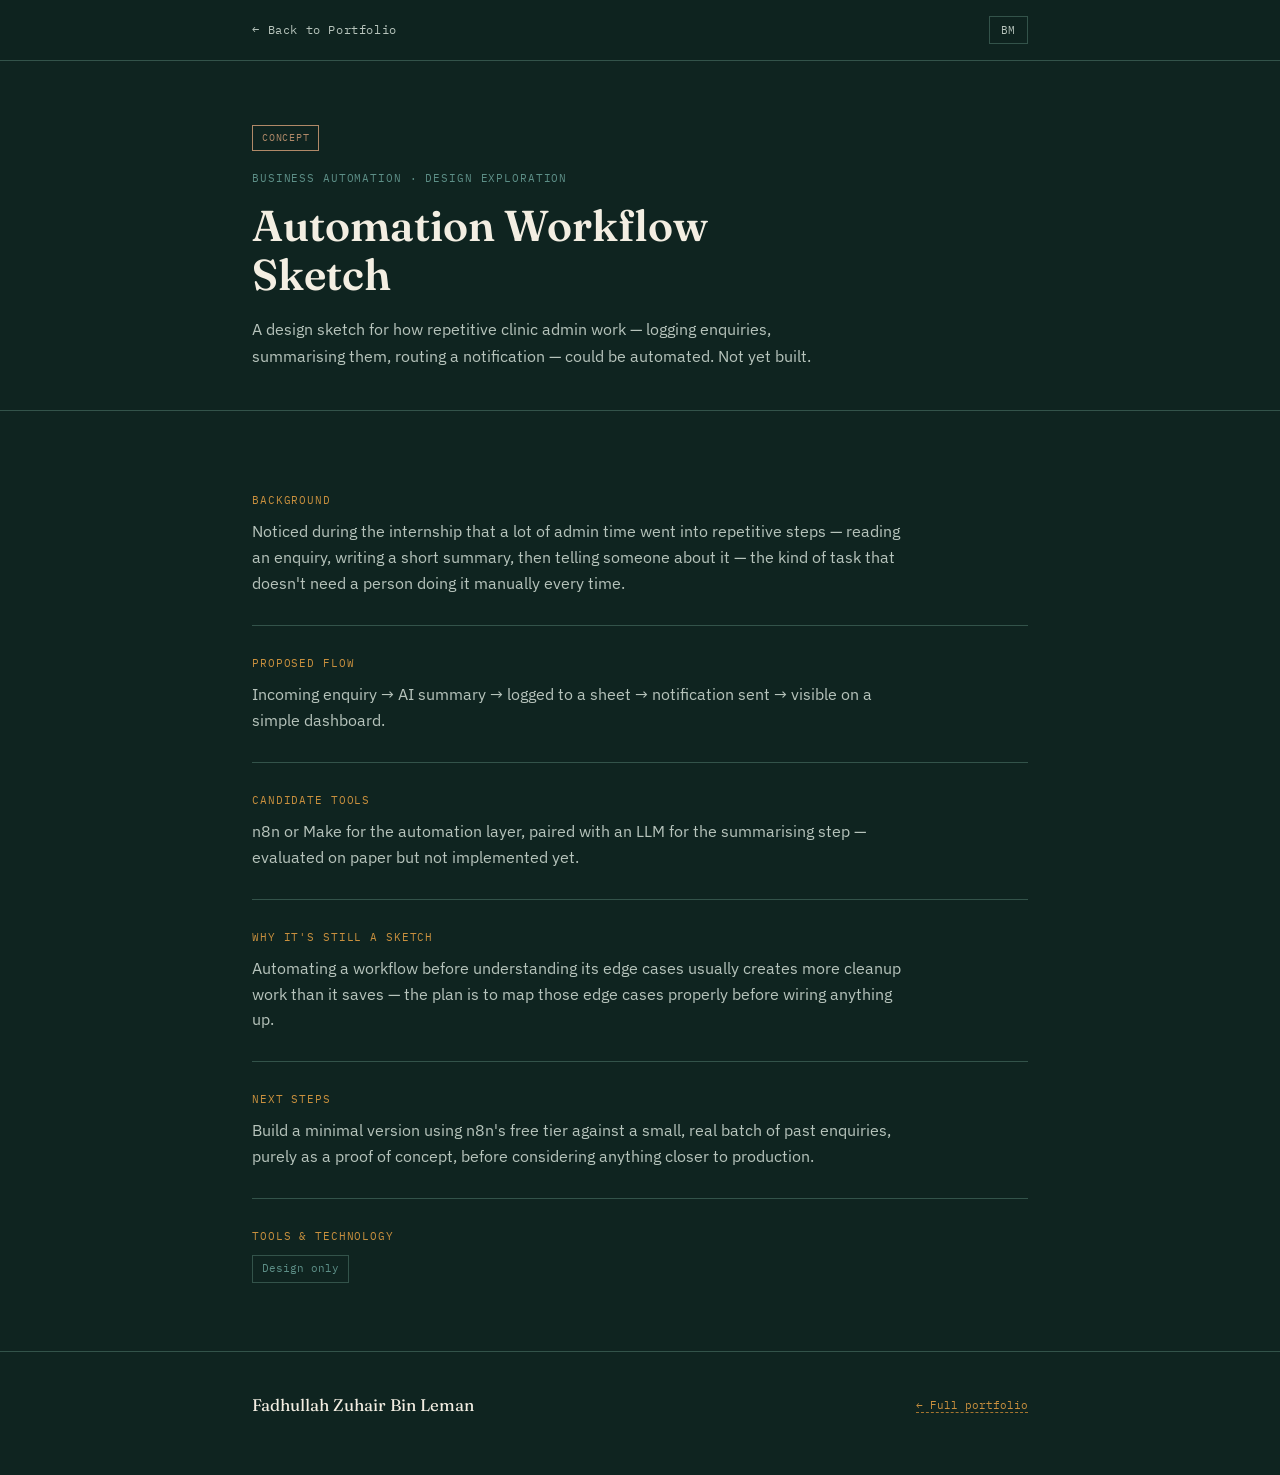
==== automation-sketch.html @ 4e569843 "Add files via upload" ====
<!DOCTYPE html>
<html lang="en" id="htmlRoot">
<head>
<meta charset="UTF-8">
<meta name="viewport" content="width=device-width, initial-scale=1.0">
<meta name="description" content="An early design exploration for automating repetitive clinic admin tasks using AI and workflow tools.">
<title>Automation Workflow Sketch — Fadhullah Zuhair Leman</title>
<link rel="preconnect" href="https://fonts.googleapis.com">
<link rel="preconnect" href="https://fonts.gstatic.com" crossorigin>
<link href="https://fonts.googleapis.com/css2?family=Fraunces:opsz,wght@9..144,400;9..144,500;9..144,600;9..144,700&family=IBM+Plex+Sans:wght@400;500;600&family=IBM+Plex+Mono:wght@400;500&display=swap" rel="stylesheet">
<style>
  :root{
    --ink:#0F2420; --ink-panel:#173630;
    --cream:#F3EEE2; --cream-line:#D9D0B8;
    --amber:#C9903E; --amber-deep:#A6742E; --bronze:#B08968; --teal:#5D8F87;
    --line:#33534A; --text-dim:#B7C4BC;
    --serif:'Fraunces', serif; --sans:'IBM Plex Sans', sans-serif; --mono:'IBM Plex Mono', monospace;
  }
  *{box-sizing:border-box; margin:0; padding:0;}
  html{scroll-behavior:smooth;}
  body{ background:var(--ink); color:var(--cream); font-family:var(--sans); line-height:1.65; }
  ::selection{ background:var(--amber); color:var(--ink); }
  a{ color:inherit; }
  @media (prefers-reduced-motion: reduce){ *{animation-duration:0.01ms !important; transition-duration:0.01ms !important; scroll-behavior:auto !important;} }
  .wrap{ max-width:840px; margin:0 auto; padding:0 32px; }
  @media (max-width:480px){ .wrap{ padding:0 20px; } }
  :focus-visible{ outline:2px solid var(--amber); outline-offset:3px; }
  .lang-bm{ display:none; }
  html.show-bm .lang-en{ display:none; }
  html.show-bm .lang-bm{ display:block; }
  html.show-bm .lang-bm.inline{ display:inline; }

  nav{ position:sticky; top:0; z-index:100; background:rgba(15,36,32,0.92); backdrop-filter:blur(6px); border-bottom:1px solid var(--line); }
  nav .wrap{ display:flex; align-items:center; justify-content:space-between; height:60px; }
  .back-link{ font-family:var(--mono); font-size:12px; letter-spacing:0.05em; text-decoration:none; color:var(--text-dim); display:flex; align-items:center; gap:8px; transition:color 0.2s; }
  .back-link:hover{ color:var(--amber); }
  #langToggle{ font-family:var(--mono); font-size:11px; letter-spacing:0.06em; background:transparent; border:1px solid var(--line); color:var(--text-dim); padding:6px 11px; cursor:pointer; transition:border-color 0.2s, color 0.2s; }
  #langToggle:hover{ border-color:var(--amber); color:var(--amber); }

  header.p-hero{ padding:64px 0 40px; border-bottom:1px solid var(--line); }
  .status-pill{ font-family:var(--mono); font-size:9.5px; letter-spacing:0.08em; text-transform:uppercase; padding:4px 9px; border:1px solid var(--line); display:inline-block; }
  .status-pill.live{ color:var(--teal); border-color:var(--teal); }
  .status-pill.progress{ color:var(--amber); border-color:var(--amber); }
  .status-pill.concept{ color:var(--bronze); border-color:var(--bronze); }
  .p-cat{ font-family:var(--mono); font-size:11px; letter-spacing:0.08em; text-transform:uppercase; color:var(--teal); margin:18px 0 14px; }
  .p-hero h1{ font-family:var(--serif); font-weight:600; font-size:clamp(1.8rem,4.5vw,2.7rem); line-height:1.15; max-width:20ch; margin-bottom:16px; }
  .p-hero .p-overview{ color:var(--text-dim); font-size:1.02rem; max-width:60ch; }
  .p-top-row{ display:flex; align-items:center; gap:14px; flex-wrap:wrap; }

  main{ padding:52px 0 20px; }
  .p-block{ padding:28px 0; border-bottom:1px solid var(--line); }
  .p-block:last-child{ border-bottom:none; }
  .p-block .pb-label{ font-family:var(--mono); font-size:11px; letter-spacing:0.08em; text-transform:uppercase; color:var(--amber); display:block; margin-bottom:10px; }
  .p-block p{ color:var(--text-dim); font-size:0.98rem; max-width:66ch; }
  .p-block p + p{ margin-top:10px; }
  .p-block ul{ margin-top:8px; padding-left:18px; color:var(--text-dim); font-size:0.95rem; }
  .p-block li{ margin-bottom:6px; }

  .p-tags{ display:flex; flex-wrap:wrap; gap:8px; margin-top:6px; }
  .p-tags span{ font-family:var(--mono); font-size:10.5px; color:var(--teal); border:1px solid var(--line); padding:4px 9px; }

  footer.p-foot{ padding:40px 0 56px; border-top:1px solid var(--line); margin-top:20px; }
  footer.p-foot .wrap{ display:flex; justify-content:space-between; align-items:center; flex-wrap:wrap; gap:16px; }
  .p-foot-name{ font-family:var(--serif); font-size:1.05rem; }
  .p-foot-meta{ font-family:var(--mono); font-size:11px; color:var(--text-dim); }
  .p-foot-meta a{ color:var(--amber); text-decoration:none; border-bottom:1px dashed var(--amber-deep); }
</style>
</head>
<body>

<nav>
  <div class="wrap">
    <a href="../portfolio.html#solutions" class="back-link">&#8592; <span class="lang-en">Back to Portfolio</span><span class="lang-bm">Kembali ke Portfolio</span></a>
    <button id="langToggle" aria-label="Switch language">BM</button>
  </div>
</nav>

<header class="p-hero">
  <div class="wrap">
    <div class="p-top-row">
      <span class="status-pill concept"><span class="lang-en">Concept</span><span class="lang-bm">Konsep</span></span>
    </div>
    <div class="p-cat"><span class="lang-en">Business Automation · Design Exploration</span><span class="lang-bm">Automasi Perniagaan · Penerokaan Reka Bentuk</span></div>
    <h1>Automation Workflow Sketch</h1>
    <p class="p-overview"><span class="lang-en">A design sketch for how repetitive clinic admin work — logging enquiries, summarising them, routing a notification — could be automated. Not yet built.</span><span class="lang-bm">Lakaran reka bentuk untuk cara kerja pentadbiran klinik yang berulang — mencatat pertanyaan, meringkaskannya, menghantar notifikasi — boleh diautomasikan. Belum dibina.</span></p>
  </div>
</header>

<main>
  <div class="wrap">
    <div class="p-block">
      <span class="pb-label"><span class="lang-en">Background</span><span class="lang-bm">Latar Belakang</span></span>
      <p><span class="lang-en">Noticed during the internship that a lot of admin time went into repetitive steps — reading an enquiry, writing a short summary, then telling someone about it — the kind of task that doesn't need a person doing it manually every time.</span><span class="lang-bm">Disedari sepanjang internship bahawa banyak masa pentadbiran digunakan untuk langkah berulang — membaca pertanyaan, menulis ringkasan pendek, kemudian memberitahu seseorang — jenis tugasan yang tidak memerlukan seseorang melakukannya secara manual setiap kali.</span></p>
    </div>

    <div class="p-block">
      <span class="pb-label"><span class="lang-en">Proposed Flow</span><span class="lang-bm">Aliran Yang Dicadangkan</span></span>
      <p><span class="lang-en">Incoming enquiry → AI summary → logged to a sheet → notification sent → visible on a simple dashboard.</span><span class="lang-bm">Pertanyaan masuk → ringkasan AI → dicatat ke helaian → notifikasi dihantar → dipaparkan pada dashboard mudah.</span></p>
    </div>

    <div class="p-block">
      <span class="pb-label"><span class="lang-en">Candidate Tools</span><span class="lang-bm">Alat Berpotensi</span></span>
      <p><span class="lang-en">n8n or Make for the automation layer, paired with an LLM for the summarising step — evaluated on paper but not implemented yet.</span><span class="lang-bm">n8n atau Make untuk lapisan automasi, disandingkan dengan LLM untuk langkah meringkaskan — dinilai di atas kertas tetapi belum dilaksanakan.</span></p>
    </div>

    <div class="p-block">
      <span class="pb-label"><span class="lang-en">Why It's Still a Sketch</span><span class="lang-bm">Sebab Ia Masih Lakaran</span></span>
      <p><span class="lang-en">Automating a workflow before understanding its edge cases usually creates more cleanup work than it saves — the plan is to map those edge cases properly before wiring anything up.</span><span class="lang-bm">Mengautomasikan aliran kerja sebelum memahami kes tepinya biasanya mencipta lebih banyak kerja pembersihan berbanding yang dijimatkan — rancangannya ialah memetakan kes tepi tersebut dengan betul sebelum menyambungkan apa-apa.</span></p>
    </div>

    <div class="p-block">
      <span class="pb-label"><span class="lang-en">Next Steps</span><span class="lang-bm">Langkah Seterusnya</span></span>
      <p><span class="lang-en">Build a minimal version using n8n's free tier against a small, real batch of past enquiries, purely as a proof of concept, before considering anything closer to production.</span><span class="lang-bm">Membina versi minimum menggunakan n8n peringkat percuma terhadap kelompok kecil pertanyaan lepas yang sebenar, semata-mata sebagai bukti konsep, sebelum mempertimbangkan apa-apa yang lebih hampir kepada pengeluaran.</span></p>
    </div>

    <div class="p-block">
      <span class="pb-label"><span class="lang-en">Tools &amp; Technology</span><span class="lang-bm">Alatan &amp; Teknologi</span></span>
      <div class="p-tags"><span>Design only</span></div>
    </div>
  </div>
</main>

<footer class="p-foot">
  <div class="wrap">
    <div class="p-foot-name">Fadhullah Zuhair Bin Leman</div>
    <div class="p-foot-meta"><a href="../portfolio.html">&#8592; <span class="lang-en">Full portfolio</span><span class="lang-bm">Portfolio penuh</span></a></div>
  </div>
</footer>

<script>
  const htmlRoot = document.getElementById('htmlRoot');
  const langBtn = document.getElementById('langToggle');
  langBtn.addEventListener('click', () => {
    const toBM = !htmlRoot.classList.contains('show-bm');
    htmlRoot.classList.toggle('show-bm', toBM);
    htmlRoot.lang = toBM ? 'ms' : 'en';
    langBtn.textContent = toBM ? 'EN' : 'BM';
  });
</script>

</body>
</html>
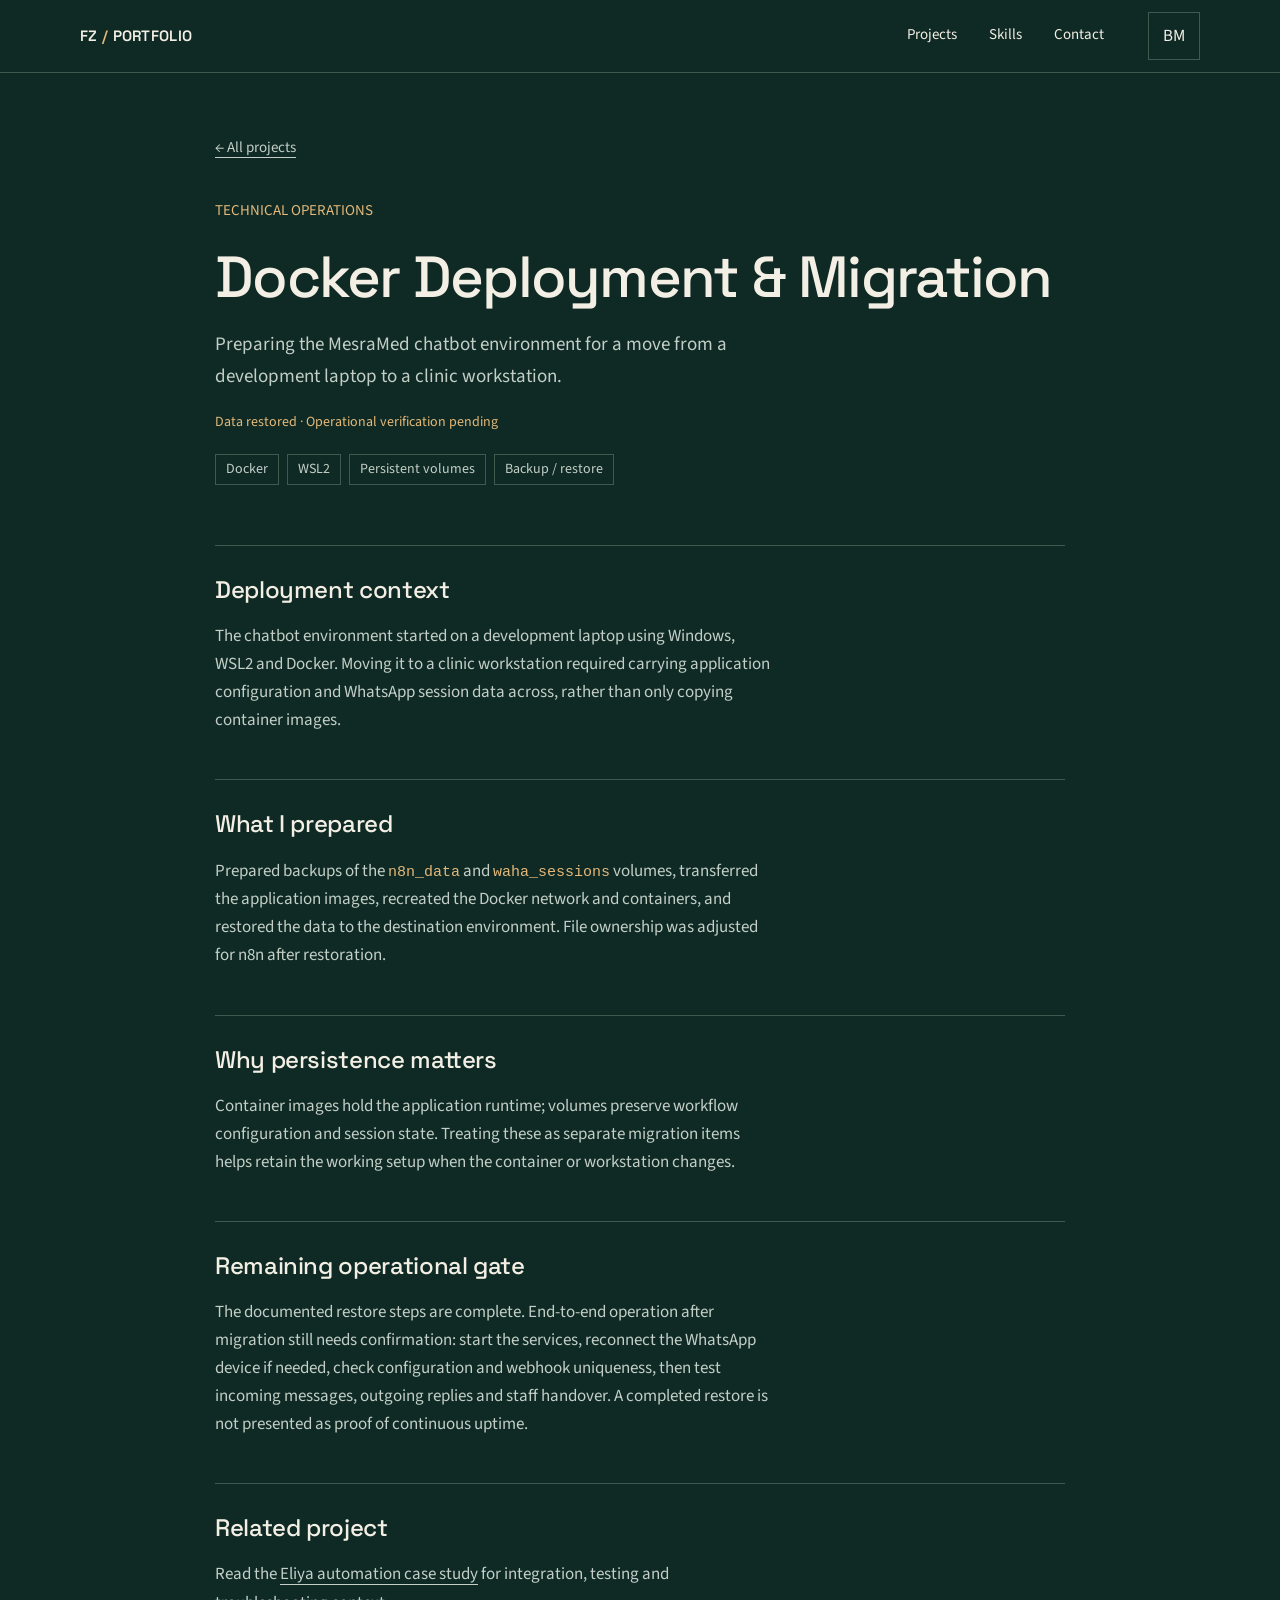
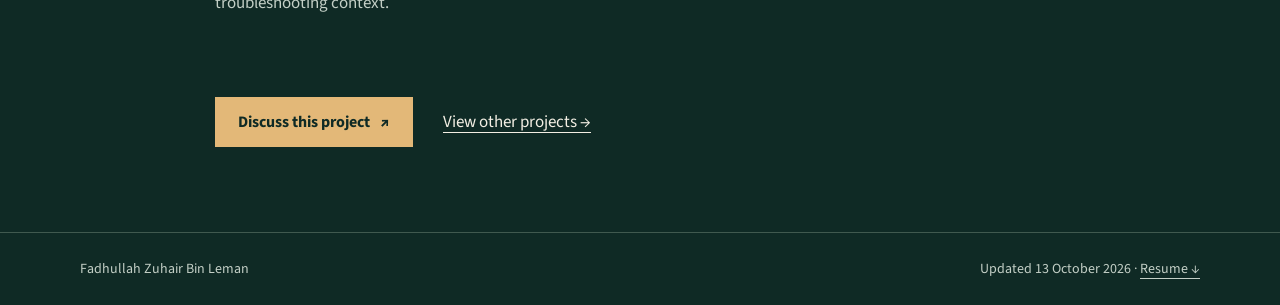
==== commit 5ff03037: "Add files via upload" ====
--- a/automation-sketch.html
+++ b/automation-sketch.html
@@ -1,142 +1 @@
-<!DOCTYPE html>
-<html lang="en" id="htmlRoot">
-<head>
-<meta charset="UTF-8">
-<meta name="viewport" content="width=device-width, initial-scale=1.0">
-<meta name="description" content="An early design exploration for automating repetitive clinic admin tasks using AI and workflow tools.">
-<title>Automation Workflow Sketch — Fadhullah Zuhair Leman</title>
-<link rel="preconnect" href="https://fonts.googleapis.com">
-<link rel="preconnect" href="https://fonts.gstatic.com" crossorigin>
-<link href="https://fonts.googleapis.com/css2?family=Fraunces:opsz,wght@9..144,400;9..144,500;9..144,600;9..144,700&family=IBM+Plex+Sans:wght@400;500;600&family=IBM+Plex+Mono:wght@400;500&display=swap" rel="stylesheet">
-<style>
-  :root{
-    --ink:#0F2420; --ink-panel:#173630;
-    --cream:#F3EEE2; --cream-line:#D9D0B8;
-    --amber:#C9903E; --amber-deep:#A6742E; --bronze:#B08968; --teal:#5D8F87;
-    --line:#33534A; --text-dim:#B7C4BC;
-    --serif:'Fraunces', serif; --sans:'IBM Plex Sans', sans-serif; --mono:'IBM Plex Mono', monospace;
-  }
-  *{box-sizing:border-box; margin:0; padding:0;}
-  html{scroll-behavior:smooth;}
-  body{ background:var(--ink); color:var(--cream); font-family:var(--sans); line-height:1.65; }
-  ::selection{ background:var(--amber); color:var(--ink); }
-  a{ color:inherit; }
-  @media (prefers-reduced-motion: reduce){ *{animation-duration:0.01ms !important; transition-duration:0.01ms !important; scroll-behavior:auto !important;} }
-  .wrap{ max-width:840px; margin:0 auto; padding:0 32px; }
-  @media (max-width:480px){ .wrap{ padding:0 20px; } }
-  :focus-visible{ outline:2px solid var(--amber); outline-offset:3px; }
-  .lang-bm{ display:none; }
-  html.show-bm .lang-en{ display:none; }
-  html.show-bm .lang-bm{ display:block; }
-  html.show-bm .lang-bm.inline{ display:inline; }
-
-  nav{ position:sticky; top:0; z-index:100; background:rgba(15,36,32,0.92); backdrop-filter:blur(6px); border-bottom:1px solid var(--line); }
-  nav .wrap{ display:flex; align-items:center; justify-content:space-between; height:60px; }
-  .back-link{ font-family:var(--mono); font-size:12px; letter-spacing:0.05em; text-decoration:none; color:var(--text-dim); display:flex; align-items:center; gap:8px; transition:color 0.2s; }
-  .back-link:hover{ color:var(--amber); }
-  #langToggle{ font-family:var(--mono); font-size:11px; letter-spacing:0.06em; background:transparent; border:1px solid var(--line); color:var(--text-dim); padding:6px 11px; cursor:pointer; transition:border-color 0.2s, color 0.2s; }
-  #langToggle:hover{ border-color:var(--amber); color:var(--amber); }
-
-  header.p-hero{ padding:64px 0 40px; border-bottom:1px solid var(--line); }
-  .status-pill{ font-family:var(--mono); font-size:9.5px; letter-spacing:0.08em; text-transform:uppercase; padding:4px 9px; border:1px solid var(--line); display:inline-block; }
-  .status-pill.live{ color:var(--teal); border-color:var(--teal); }
-  .status-pill.progress{ color:var(--amber); border-color:var(--amber); }
-  .status-pill.concept{ color:var(--bronze); border-color:var(--bronze); }
-  .p-cat{ font-family:var(--mono); font-size:11px; letter-spacing:0.08em; text-transform:uppercase; color:var(--teal); margin:18px 0 14px; }
-  .p-hero h1{ font-family:var(--serif); font-weight:600; font-size:clamp(1.8rem,4.5vw,2.7rem); line-height:1.15; max-width:20ch; margin-bottom:16px; }
-  .p-hero .p-overview{ color:var(--text-dim); font-size:1.02rem; max-width:60ch; }
-  .p-top-row{ display:flex; align-items:center; gap:14px; flex-wrap:wrap; }
-
-  main{ padding:52px 0 20px; }
-  .p-block{ padding:28px 0; border-bottom:1px solid var(--line); }
-  .p-block:last-child{ border-bottom:none; }
-  .p-block .pb-label{ font-family:var(--mono); font-size:11px; letter-spacing:0.08em; text-transform:uppercase; color:var(--amber); display:block; margin-bottom:10px; }
-  .p-block p{ color:var(--text-dim); font-size:0.98rem; max-width:66ch; }
-  .p-block p + p{ margin-top:10px; }
-  .p-block ul{ margin-top:8px; padding-left:18px; color:var(--text-dim); font-size:0.95rem; }
-  .p-block li{ margin-bottom:6px; }
-
-  .p-tags{ display:flex; flex-wrap:wrap; gap:8px; margin-top:6px; }
-  .p-tags span{ font-family:var(--mono); font-size:10.5px; color:var(--teal); border:1px solid var(--line); padding:4px 9px; }
-
-  footer.p-foot{ padding:40px 0 56px; border-top:1px solid var(--line); margin-top:20px; }
-  footer.p-foot .wrap{ display:flex; justify-content:space-between; align-items:center; flex-wrap:wrap; gap:16px; }
-  .p-foot-name{ font-family:var(--serif); font-size:1.05rem; }
-  .p-foot-meta{ font-family:var(--mono); font-size:11px; color:var(--text-dim); }
-  .p-foot-meta a{ color:var(--amber); text-decoration:none; border-bottom:1px dashed var(--amber-deep); }
-</style>
-</head>
-<body>
-
-<nav>
-  <div class="wrap">
-    <a href="../portfolio.html#solutions" class="back-link">&#8592; <span class="lang-en">Back to Portfolio</span><span class="lang-bm">Kembali ke Portfolio</span></a>
-    <button id="langToggle" aria-label="Switch language">BM</button>
-  </div>
-</nav>
-
-<header class="p-hero">
-  <div class="wrap">
-    <div class="p-top-row">
-      <span class="status-pill concept"><span class="lang-en">Concept</span><span class="lang-bm">Konsep</span></span>
-    </div>
-    <div class="p-cat"><span class="lang-en">Business Automation · Design Exploration</span><span class="lang-bm">Automasi Perniagaan · Penerokaan Reka Bentuk</span></div>
-    <h1>Automation Workflow Sketch</h1>
-    <p class="p-overview"><span class="lang-en">A design sketch for how repetitive clinic admin work — logging enquiries, summarising them, routing a notification — could be automated. Not yet built.</span><span class="lang-bm">Lakaran reka bentuk untuk cara kerja pentadbiran klinik yang berulang — mencatat pertanyaan, meringkaskannya, menghantar notifikasi — boleh diautomasikan. Belum dibina.</span></p>
-  </div>
-</header>
-
-<main>
-  <div class="wrap">
-    <div class="p-block">
-      <span class="pb-label"><span class="lang-en">Background</span><span class="lang-bm">Latar Belakang</span></span>
-      <p><span class="lang-en">Noticed during the internship that a lot of admin time went into repetitive steps — reading an enquiry, writing a short summary, then telling someone about it — the kind of task that doesn't need a person doing it manually every time.</span><span class="lang-bm">Disedari sepanjang internship bahawa banyak masa pentadbiran digunakan untuk langkah berulang — membaca pertanyaan, menulis ringkasan pendek, kemudian memberitahu seseorang — jenis tugasan yang tidak memerlukan seseorang melakukannya secara manual setiap kali.</span></p>
-    </div>
-
-    <div class="p-block">
-      <span class="pb-label"><span class="lang-en">Proposed Flow</span><span class="lang-bm">Aliran Yang Dicadangkan</span></span>
-      <p><span class="lang-en">Incoming enquiry → AI summary → logged to a sheet → notification sent → visible on a simple dashboard.</span><span class="lang-bm">Pertanyaan masuk → ringkasan AI → dicatat ke helaian → notifikasi dihantar → dipaparkan pada dashboard mudah.</span></p>
-    </div>
-
-    <div class="p-block">
-      <span class="pb-label"><span class="lang-en">Candidate Tools</span><span class="lang-bm">Alat Berpotensi</span></span>
-      <p><span class="lang-en">n8n or Make for the automation layer, paired with an LLM for the summarising step — evaluated on paper but not implemented yet.</span><span class="lang-bm">n8n atau Make untuk lapisan automasi, disandingkan dengan LLM untuk langkah meringkaskan — dinilai di atas kertas tetapi belum dilaksanakan.</span></p>
-    </div>
-
-    <div class="p-block">
-      <span class="pb-label"><span class="lang-en">Why It's Still a Sketch</span><span class="lang-bm">Sebab Ia Masih Lakaran</span></span>
-      <p><span class="lang-en">Automating a workflow before understanding its edge cases usually creates more cleanup work than it saves — the plan is to map those edge cases properly before wiring anything up.</span><span class="lang-bm">Mengautomasikan aliran kerja sebelum memahami kes tepinya biasanya mencipta lebih banyak kerja pembersihan berbanding yang dijimatkan — rancangannya ialah memetakan kes tepi tersebut dengan betul sebelum menyambungkan apa-apa.</span></p>
-    </div>
-
-    <div class="p-block">
-      <span class="pb-label"><span class="lang-en">Next Steps</span><span class="lang-bm">Langkah Seterusnya</span></span>
-      <p><span class="lang-en">Build a minimal version using n8n's free tier against a small, real batch of past enquiries, purely as a proof of concept, before considering anything closer to production.</span><span class="lang-bm">Membina versi minimum menggunakan n8n peringkat percuma terhadap kelompok kecil pertanyaan lepas yang sebenar, semata-mata sebagai bukti konsep, sebelum mempertimbangkan apa-apa yang lebih hampir kepada pengeluaran.</span></p>
-    </div>
-
-    <div class="p-block">
-      <span class="pb-label"><span class="lang-en">Tools &amp; Technology</span><span class="lang-bm">Alatan &amp; Teknologi</span></span>
-      <div class="p-tags"><span>Design only</span></div>
-    </div>
-  </div>
-</main>
-
-<footer class="p-foot">
-  <div class="wrap">
-    <div class="p-foot-name">Fadhullah Zuhair Bin Leman</div>
-    <div class="p-foot-meta"><a href="../portfolio.html">&#8592; <span class="lang-en">Full portfolio</span><span class="lang-bm">Portfolio penuh</span></a></div>
-  </div>
-</footer>
-
-<script>
-  const htmlRoot = document.getElementById('htmlRoot');
-  const langBtn = document.getElementById('langToggle');
-  langBtn.addEventListener('click', () => {
-    const toBM = !htmlRoot.classList.contains('show-bm');
-    htmlRoot.classList.toggle('show-bm', toBM);
-    htmlRoot.lang = toBM ? 'ms' : 'en';
-    langBtn.textContent = toBM ? 'EN' : 'BM';
-  });
-</script>
-
-</body>
-</html>
+<!doctype html><html lang="en" id="htmlRoot"><head><meta charset="utf-8"><meta name="viewport" content="width=device-width,initial-scale=1"><meta name="description" content="Preparing the MesraMed chatbot environment for a move from a development laptop to a clinic workstation."><meta name="theme-color" content="#102b26"><meta property="og:image" content="https://fadhullahzuhair-ops.github.io/Portfolio/assets/og-image.png"><meta name="twitter:card" content="summary_large_image"><meta property="og:title" content="Docker Deployment &amp;amp; Migration — Fadhullah Zuhair"><meta property="og:description" content="Preparing the MesraMed chatbot environment for a move from a development laptop to a clinic workstation."><meta property="og:type" content="website"><title>Docker Deployment &amp; Migration — Fadhullah Zuhair</title><link rel="icon" href="assets/favicon.svg" type="image/svg+xml"><link rel="stylesheet" href="assets/style.css"><script>try{localStorage.getItem("portfolio-language")==="ms"&&document.documentElement.classList.add("show-bm")}catch(e){}</script><script src="assets/site.js" defer></script></head><body><a class="skip" href="#main">Skip to content</a><header class="nav"><div class="wrap nav-inner"><a class="brand" href="index.html" aria-label="Fadhullah Zuhair home">FZ<span> / </span>PORTFOLIO</a><nav aria-label="Main navigation"><a href="index.html#solutions"><span class="lang-en">Projects</span><span class="lang-bm">Projek</span></a><a href="index.html#skills"><span class="lang-en">Skills</span><span class="lang-bm">Kemahiran</span></a><a href="index.html#contact"><span class="lang-en">Contact</span><span class="lang-bm">Hubungi</span></a></nav><button id="langToggle" aria-label="Switch to Bahasa Malaysia">BM</button></div></header><main id="main"><header class="case-hero wrap narrow"><a class="back" href="index.html#solutions"><span class="lang-en">← All projects</span><span class="lang-bm">← Semua projek</span></a><div class="eyebrow">TECHNICAL OPERATIONS</div><h1>Docker Deployment &amp; Migration</h1><p class="lead"><span class="lang-en">Preparing the MesraMed chatbot environment for a move from a development laptop to a clinic workstation.</span><span class="lang-bm">Menyediakan persekitaran chatbot MesraMed untuk pemindahan daripada laptop pembangunan ke PC klinik.</span></p><div class="status"><span class="lang-en">Data restored · Operational verification pending</span><span class="lang-bm">Data dipulihkan · Pengesahan operasi diperlukan</span></div><div class="tags"><span>Docker</span><span>WSL2</span><span>Persistent volumes</span><span>Backup / restore</span></div></header><div class="wrap narrow case-body"><section class="p-block"><h2><span class="lang-en">Deployment context</span><span class="lang-bm">Konteks deployment</span></h2><p><span class="lang-en">The chatbot environment started on a development laptop using Windows, WSL2 and Docker. Moving it to a clinic workstation required carrying application configuration and WhatsApp session data across, rather than only copying container images.</span><span class="lang-bm">Persekitaran chatbot bermula pada laptop pembangunan menggunakan Windows, WSL2 dan Docker. Pemindahan ke PC klinik memerlukan konfigurasi aplikasi dan data sesi WhatsApp, selain imej container.</span></p></section><section class="p-block"><h2><span class="lang-en">What I prepared</span><span class="lang-bm">Persediaan saya</span></h2><p><span class="lang-en">Prepared backups of the <code>n8n_data</code> and <code>waha_sessions</code> volumes, transferred the application images, recreated the Docker network and containers, and restored the data to the destination environment. File ownership was adjusted for n8n after restoration.</span><span class="lang-bm">Menyediakan backup volume <code>n8n_data</code> dan <code>waha_sessions</code>, memindahkan imej aplikasi, menyediakan semula rangkaian Docker dan container serta memulihkan data pada destinasi. Pemilikan fail diselaraskan untuk n8n selepas pemulihan.</span></p></section><section class="p-block"><h2><span class="lang-en">Why persistence matters</span><span class="lang-bm">Kepentingan penyimpanan data</span></h2><p><span class="lang-en">Container images hold the application runtime; volumes preserve workflow configuration and session state. Treating these as separate migration items helps retain the working setup when the container or workstation changes.</span><span class="lang-bm">Imej container menyimpan runtime aplikasi; volume mengekalkan konfigurasi workflow dan keadaan sesi. Mengendalikan kedua-duanya sebagai item pemindahan berasingan membantu mengekalkan setup apabila container atau PC berubah.</span></p></section><section class="p-block"><h2><span class="lang-en">Remaining operational gate</span><span class="lang-bm">Pengesahan operasi seterusnya</span></h2><p><span class="lang-en">The documented restore steps are complete. End-to-end operation after migration still needs confirmation: start the services, reconnect the WhatsApp device if needed, check configuration and webhook uniqueness, then test incoming messages, outgoing replies and staff handover. A completed restore is not presented as proof of continuous uptime.</span><span class="lang-bm">Langkah pemulihan yang didokumentasi telah selesai. Operasi menyeluruh selepas pemindahan masih perlu disahkan: mulakan servis, sambung semula peranti WhatsApp jika perlu, semak konfigurasi dan keunikan webhook, kemudian uji mesej masuk, balasan keluar dan serahan kepada staff. Pemulihan selesai tidak dianggap bukti uptime berterusan.</span></p></section><section class="p-block"><h2><span class="lang-en">Related project</span><span class="lang-bm">Projek berkaitan</span></h2><p><span class="lang-en">Read the <a href="faq-assistant.html">Eliya automation case study</a> for integration, testing and troubleshooting context.</span><span class="lang-bm">Baca <a href="faq-assistant.html">kajian kes automasi Eliya</a> untuk konteks integrasi, ujian dan troubleshooting.</span></p></section><div class="case-end"><a class="button" href="index.html#contact"><span class="lang-en">Discuss this project</span><span class="lang-bm">Bincangkan projek ini</span> ↗</a><a href="index.html#solutions"><span class="lang-en">View other projects</span><span class="lang-bm">Lihat projek lain</span> →</a></div></div></main><footer><div class="wrap foot"><span>Fadhullah Zuhair Bin Leman</span><span><span class="lang-en">Updated 13 October 2026</span><span class="lang-bm">Dikemas kini 13 Oktober 2026</span> · <a href="assets/Fadhullah-Zuhair-Resume.pdf" download>Resume ↓</a></span></div></footer></body></html>
--- a/assets/style.css
+++ b/assets/style.css
@@ -0,0 +1,45 @@
+@import url('https://fonts.googleapis.com/css2?family=Space+Grotesk:wght@400;500;600;700&family=Source+Sans+3:wght@400;600;700&display=swap');
+:root{--bg:#0f2a25;--panel:#16372f;--cream:#f3efe4;--muted:#c3cfc6;--gold:#e3b878;--line:#40594f;--soft:#3d5249;--gold-ink:#7a5014;--head:'Space Grotesk','Segoe UI',system-ui,sans-serif;--serif:var(--head);--sans:'Source Sans 3','Segoe UI',system-ui,sans-serif}
+*{box-sizing:border-box}html{scroll-behavior:smooth;scroll-padding-top:96px}body{margin:0;background:var(--bg);color:var(--cream);font:17px/1.65 var(--sans)}
+a{color:inherit;text-underline-offset:5px}button{font:inherit}a,button{-webkit-tap-highlight-color:transparent;touch-action:manipulation}a:hover{color:var(--gold)}:focus-visible{outline:3px solid var(--gold);outline-offset:4px}
+.wrap{width:min(1120px,calc(100% - 64px));margin:auto}.narrow{max-width:850px}.lang-bm{display:none}html.show-bm .lang-en{display:none}html.show-bm .lang-bm{display:inline}
+.skip{position:absolute;left:16px;top:-100px;z-index:1000;background:var(--cream);color:var(--bg);padding:12px}.skip:focus{top:12px}
+.nav{position:sticky;top:0;background:var(--bg);border-bottom:1px solid var(--line);z-index:20}.nav-inner{display:flex;align-items:center;gap:32px;min-height:72px}
+.brand{font:600 15px/1.2 var(--head);letter-spacing:.02em;text-decoration:none;white-space:nowrap;padding:12px 0}.brand span{color:var(--gold)}
+nav{display:flex;gap:8px;margin-left:auto}nav a{font-size:15px;text-decoration:none;padding:11px 12px;min-height:44px;display:inline-flex;align-items:center;border-bottom:2px solid transparent}nav a[aria-current=true]{color:var(--gold);border-color:var(--gold)}
+#langToggle{background:transparent;border:1px solid var(--line);color:var(--cream);padding:9px 14px;cursor:pointer;min-height:44px;min-width:48px}#langToggle:hover{border-color:var(--gold)}
+.hero{display:grid;grid-template-columns:1.2fr 1fr;gap:64px;padding-top:72px;padding-bottom:64px;align-items:center}
+.eyebrow{color:var(--gold);font-size:15px;margin-bottom:20px}
+h1,h2,h3{font-family:var(--head);font-weight:500;line-height:1.15;margin:0;letter-spacing:-.015em}h1{font-size:clamp(40px,5.2vw,66px);letter-spacing:-.03em}.hero h1 em{font-style:normal;color:inherit}
+.name{font-size:18px;margin:24px 0 8px}.lead{font-size:19px;color:var(--muted);max-width:60ch}.hero p{margin-top:18px}
+.actions{display:flex;gap:12px;flex-wrap:wrap;margin:28px 0}.button{display:inline-flex;align-items:center;justify-content:center;gap:10px;min-height:48px;padding:11px 22px;background:var(--gold);color:var(--bg);border:1px solid var(--gold);text-decoration:none;font-size:16px;font-weight:700;cursor:pointer;transition:background .2s,border-color .2s}.button:hover{background:var(--cream);color:var(--bg)}.button.secondary{background:transparent;color:var(--cream);border-color:var(--line)}.button.secondary:hover{border-color:var(--gold);color:var(--cream)}
+.small{font-size:14px;color:var(--muted)}
+.system{border:1px solid var(--line);background:var(--panel);padding:28px}.system-head{display:flex;justify-content:space-between;gap:12px;font-size:14px;color:var(--gold)}.system h2{font-size:28px;margin:18px 0 10px}.system p{font-size:15px;color:var(--muted)}.system-stack{margin:24px 0}
+.node{padding:12px 16px;border:1px solid var(--line);display:flex;align-items:center;justify-content:space-between;gap:12px;background:var(--bg);font-size:15px;font-weight:600}.node small{color:var(--muted);font-size:13px;font-weight:400}.connector{text-align:center;color:var(--gold);line-height:24px}.branches{display:grid;grid-template-columns:1fr 1fr;gap:12px}.branches .node{display:block;font-size:14px}.branches small{display:block}
+@keyframes lit{0%{border-color:var(--line);background:var(--bg)}30%{border-color:var(--gold);background:#1f463a}100%{border-color:var(--line);background:var(--bg)}}
+.system-stack>.node,.branches .node{animation:lit 1.4s ease-out both}.system-stack>.node:nth-child(1){animation-delay:.3s}.system-stack>.node:nth-child(3){animation-delay:.9s}.system-stack>.node:nth-child(5){animation-delay:1.5s}.branches .node:nth-child(1){animation-delay:2.1s}.branches .node:nth-child(2){animation-delay:2.4s}
+.glance{display:grid;grid-template-columns:repeat(4,1fr);gap:0 32px;margin:0 auto;padding:0;border-top:1px solid var(--line)}.glance div{padding:22px 0}.glance dt{font-size:14px;color:var(--gold)}.glance dd{margin:4px 0 0;font-size:16px;line-height:1.5}
+.section{padding:72px 0;border-top:1px solid var(--line)}.section-title{display:flex;align-items:baseline;justify-content:space-between;gap:24px;margin-bottom:32px}.section-title h2{font-size:40px}.section-title p{font-size:16px;color:var(--muted);max-width:40ch}
+.project{border:1px solid var(--line);padding:32px;margin-bottom:18px;background:var(--panel)}.project.featured{border-color:var(--gold)}.project-no{display:none}.project-top{display:flex;align-items:center;justify-content:space-between;gap:20px}.project h3{font-size:28px}
+.status{font-size:14px;color:var(--gold);margin:14px 0}.project p{color:var(--muted);max-width:68ch}
+.tags{display:flex;gap:8px;flex-wrap:wrap;margin:20px 0}.tags>span,.p-tags>span{border:1px solid var(--line);padding:3px 10px;color:var(--muted);font-size:14px}
+.text-link{display:inline-block;color:var(--gold);font-size:16px;text-decoration:none;padding:12px 0}.text-link:hover{text-decoration:underline}
+.support-grid{display:grid;grid-template-columns:repeat(3,1fr);gap:16px;margin-top:30px}.support-grid a{display:block;padding:20px;border:1px solid var(--line);text-decoration:none;font-size:16px;font-weight:600;transition:border-color .2s}.support-grid a:hover{border-color:var(--gold)}.support-grid small{display:block;color:var(--muted);margin-top:6px;font-weight:400;font-size:14px}
+.light{background:var(--cream);color:var(--bg)}.light .section-title p,.skill p{color:var(--soft)}.light a{color:var(--gold-ink)}.light a:hover{color:var(--bg)}
+.skills-grid{display:grid;grid-template-columns:1fr 1fr;gap:0 48px}.skill{border-top:1px solid #c7cbbb;padding:24px 0}.skill h3{font-size:24px}.skill p{font-size:17px}.skill a{font-size:15px;display:inline-block;padding:8px 0}
+.experience{display:grid;grid-template-columns:1fr 1.2fr;gap:70px}.experience h2{font-size:38px}.experience p{color:var(--muted)}.entry{border-top:1px solid var(--line);padding:24px 0}.entry h3{font-size:24px}.entry .date{font-size:14px;color:var(--gold)}.entry p{font-size:17px}
+.contact-box{display:flex;justify-content:space-between;gap:40px;align-items:start}.contact-box h2{font-size:44px;max-width:15ch}.contact-box p{max-width:60ch;color:var(--muted)}.contact-links{display:flex;gap:8px 20px;flex-wrap:wrap;font-size:16px}.contact-links a{padding:10px 0}
+.foot{display:flex;justify-content:space-between;gap:20px;padding-top:25px;padding-bottom:25px;font-size:14px;color:var(--muted)}footer{border-top:1px solid var(--line)}
+.case-hero{padding-top:55px;padding-bottom:40px}.back{font-size:15px;color:var(--muted);display:inline-block;margin-bottom:30px;padding:8px 0}.case-hero h1{font-size:clamp(38px,5.6vw,58px)}.case-body{padding-bottom:50px}
+.p-block{border-top:1px solid var(--line);padding:28px 0}.p-block h2,.pb-label{font:500 24px/1.3 var(--head);display:block;margin:0 0 14px}.p-block p,.p-block ul{color:var(--muted);max-width:70ch}.p-tags{display:flex;flex-wrap:wrap;gap:8px}
+.case-end{display:flex;align-items:center;gap:30px;padding:35px 0}.note{border-left:3px solid var(--gold);padding:15px 20px;background:var(--panel);color:var(--muted);font-size:15px}
+.flow-explorer{margin-top:24px}.flow-tabs{display:flex;flex-wrap:wrap;gap:8px}.flow-tabs button{cursor:pointer;background:transparent;border:1px solid var(--line);color:var(--cream);padding:10px 16px;min-height:44px}.flow-tabs button:hover{border-color:var(--gold)}.flow-tabs button[aria-pressed=true]{background:var(--gold);color:var(--bg);border-color:var(--gold)}
+.flow-detail{border:1px solid var(--line);padding:20px;margin-top:14px;min-height:120px}.flow-detail h3{font-size:22px}.flow-detail p{margin-bottom:0}.case-body code{font-size:15px;color:var(--gold);overflow-wrap:anywhere}
+.flow-detail ol{margin:12px 0 0;padding-left:22px;color:var(--muted)}.flow-detail li{margin:8px 0;max-width:62ch}.flow-explorer .small{margin-top:14px}.check-grid{display:grid;grid-template-columns:1fr 1fr;gap:16px}.check-grid>div{border:1px solid var(--line);padding:20px}.check-grid h3{font-size:21px}.check-grid p{font-size:16px}.project p,.lead,.contact-links{overflow-wrap:anywhere}
+.bubble{max-width:82%;width:fit-content;padding:10px 14px;margin:10px 0;font-size:16px;border:1px solid var(--line);color:var(--cream)}.bubble.me{margin-left:auto;background:var(--bg)}.bubble.bot{background:var(--panel);border-color:var(--gold)}.handoff{font-size:14px;color:var(--gold);margin-top:6px}.flow-explorer .small{margin:0 0 12px}
+figure{margin:0 0 28px}figure img{display:block;width:100%;height:auto;border:1px solid var(--line);background:#fff}figcaption{font-size:15px;color:var(--muted);margin-top:10px}.stats{grid-template-columns:repeat(3,1fr);margin-top:20px}.stats b{display:block;font:500 36px/1.1 var(--head);color:var(--gold);margin-bottom:6px}.stats p{margin:0}
+.lanes{display:grid;grid-template-columns:repeat(3,1fr);gap:16px;margin:20px 0 28px}.lanes>div{border:1px solid var(--line);padding:18px}.lanes h3{font-size:19px;margin-bottom:10px}.lanes ol{margin:0;padding-left:22px;color:var(--muted);font-size:16px}.lanes li{margin:6px 0}
+@media(max-width:800px){.lanes{grid-template-columns:1fr}.hero{grid-template-columns:1fr;gap:32px;padding-top:44px}.hero h1{max-width:14ch}.system{max-width:580px}.section-title{display:block}.experience{grid-template-columns:1fr;gap:24px}.support-grid{grid-template-columns:1fr}.contact-box{display:block}.contact-box h2{max-width:none}.contact-box .button{margin-top:16px}.project{padding:24px}.project-top{display:block}.section{padding:52px 0}.section-title h2{font-size:34px}.foot{flex-direction:column;gap:8px}.glance{grid-template-columns:1fr 1fr}}
+@media(max-width:520px){.wrap{width:calc(100% - 36px)}.nav-inner{flex-wrap:wrap;gap:0 12px;padding:6px 0}nav{order:3;width:100%;margin:0;justify-content:space-between;gap:0}#langToggle{margin-left:auto}.hero{padding-top:32px}h1{font-size:40px}.skills-grid,.check-grid,.glance,.stats{grid-template-columns:1fr}.glance div{padding:14px 0;border-bottom:1px solid var(--line)}.system{padding:20px}.node{flex-wrap:wrap}.branches{gap:8px}.case-end{flex-wrap:wrap}.case-hero{padding-top:28px}.contact-box h2{font-size:36px}.actions .button{flex:1;padding:10px 14px}}
+@media(prefers-reduced-motion:reduce){html{scroll-behavior:auto}*{transition:none!important;animation:none!important}}
+@media print{.nav,.actions,.flow-tabs,.skip{display:none}body{background:#fff;color:#000}.section,.case-hero{padding:20px 0}.hero{display:block}.system{display:none}.project,.note,.check-grid>div{background:#fff;color:#000;break-inside:avoid}p,.lead,.tags>span,.glance dd{color:#333!important}.wrap{width:100%}a{color:#000}.light{background:#fff}}
